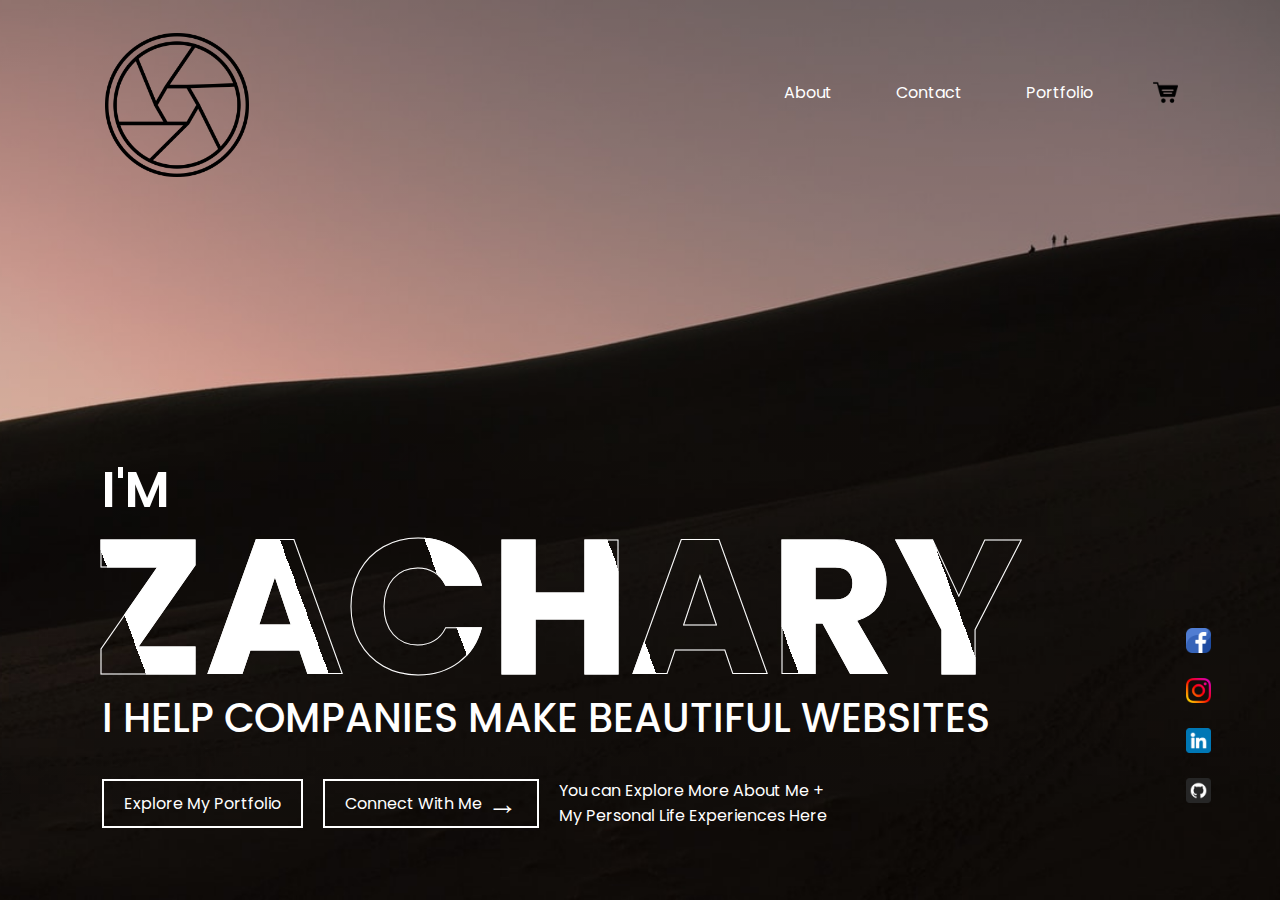
==== client/index.html @ ec075b2e "initial commit" ====
<!DOCTYPE html>
<html lang="en">
<head>
    <link rel="preconnect" href="https://fonts.googleapis.com">
<link rel="preconnect" href="https://fonts.gstatic.com" crossorigin>
<link href="https://fonts.googleapis.com/css2?family=Poppins:wght@100&display=swap" rel="stylesheet">
    <meta charset="UTF-8">
    <meta http-equiv="X-UA-Compatible" content="IE=edge">
    <meta name="viewport" content="width=device-width, initial-scale=1.0">
    <link rel='stylesheet' href="style.css">
    <title>Portfolio</title>
</head>
<body>
    <div class='container'>
        <nav>
            <img src='./images/aperture.png' class='logo'>
            <ul>
                <li><a href="./about.html">About</a></li>
                <li><a href="">Contact</a></li>
                <li><a href="">Portfolio</a></li>
            </ul>
            <img src='./images/cart-icon.png' class='cart-icon'>

        </nav>
        <div class='text-box'>
            <p>I'M</p>
            <h1>ZACHARY</h1>
            <h3>I HELP COMPANIES MAKE BEAUTIFUL WEBSITES</h3>
        <div class='row'>
            <a href="">Explore My Portfolio</a>
            <a href="">Connect With Me <span>&#x2192;</span></a>
            <span>You can Explore More About Me +<br> My Personal Life Experiences Here</span>
        </div>        
</div>

<div class='social-icons'>
    <a href="https://www.facebook.com/" target="_blank"><img src='./images/facebook-icon.png'></a>
    <a href="https://www.instagram.com" target="_blank"><img src='./images/instagram-icon.png'></a>
    <a href="https://www.linkedin.com/in/zacharysterman/" target="_blank"><img src='./images/linkedin-icon.png'></a>
    <a href="https://github.com/Zsterman" target="_blank"><img src='./images/githubicon.png'></a>
</div>
    </div>
</body>
</html>
---- client/style.css ----
*{
    margin:0;
    padding:0;
    box-sizing: border-box;
    font-family: 'Poppins', sans-serif;
}

.container{
    width:100%;
    height:100vh;
    background-image: linear-gradient(rgba(0,0,0,0.3),transparent),url(./images/images.jpeg);
    background-size: cover;
    background-position: center;
    padding: 0 8%;
    position: relative;
}

nav{
    display: flex;
    width:100%;
    align-items: center;
    flex-wrap: wrap;
    padding: 5px 0;
}

.cart-icon{
    width:25px;
    height:25px;
    cursor:pointer;
}

.logo{
    width:150px;
    height:150px;
    cursor: pointer;
    margin-top: 25px;;
}

nav ul{
    flex: 1;
    text-align: right;
    padding-right: 30px;
}

nav ul li{
    display: inline-block;
    list-style: none;
    margin: 10px 30px;
}

nav ul li a{
    color:#fff;
    text-decoration: none;
    position: relative;
}

nav ul li a::after{
    content:'';
    width: 0%;
    height: 3px;
    position:absolute;
    bottom: -5px;
    left: 50%;
    transform: translateX(-50%);
    background: #fff;
    transition: width 0.3s;
}

nav ul li a:hover::after{
    width:50%;
}

.text-box{
    color: #fff;
    position:absolute;
    bottom:8%;
}
.text-box p{
    font-size: 50px;
    font-weight: 600; 
}

.text-box h1{
    font-size: 190px;
    font-weight: 600px;
    line-height: 160px;
    margin-left: -10px;
    color: transparent;
    -webkit-text-stroke: 1px #fff;
    background: url(./images/back.png);
    -webkit-background-clip: text;
    background-position: 0 0;
    animation: back 20s linear infinite;
}

@keyframes back{
    100%{
        background-position: 2000px 0;
    }
}





.text-box h3{
    font-size: 40px;
    font-weight: 500;
}
.text-box .row{
    display: flex;
    align-items: center;
    flex-wrap: wrap;
    margin-top: 30px;
}
.text-box a{
    color:#fff;
    text-decoration: none;
    padding: 10px 20px;
    margin-right: 20px;
    border: 2px solid #fff;
    display:flex;
    align-items: center;
}


.text-box a span{
    font-size: 30px;
    line-height: 15px;
    margin-left: 5px;

}

.social-icons{
    position:absolute;
    right:5%;
    bottom:8%
}

.social-icons img{
    width:25px;
    display: block;
    margin: 25px 5px;
}

.text-box-about-1{
    border:solid;
    border-color: white;
    padding: 20px;
    background-color: black;
}

.text-box-about-1 p{
    color:white;
    display: flex;
    align-items: center;
    letter-spacing: 5px;
}

.text-box-about-2{
    border:solid;
    border-color: white;
    padding: 20px;
    background-color: black;
}

.text-box-about-2 p{
    color:white;
    display: flex;
    align-items: center;
    letter-spacing: 5px;
    background-color: black;
}

.text-box-intro{
    border:solid;
    border-color:white;
    background-color: black;
    
    display:flex;
    align-items: center;
    justify-content: center;

}

.text-box-intro h2{
    display:flex;
    align-items: center;
    padding:20px;
    font-weight: 600;
    color:white;
}
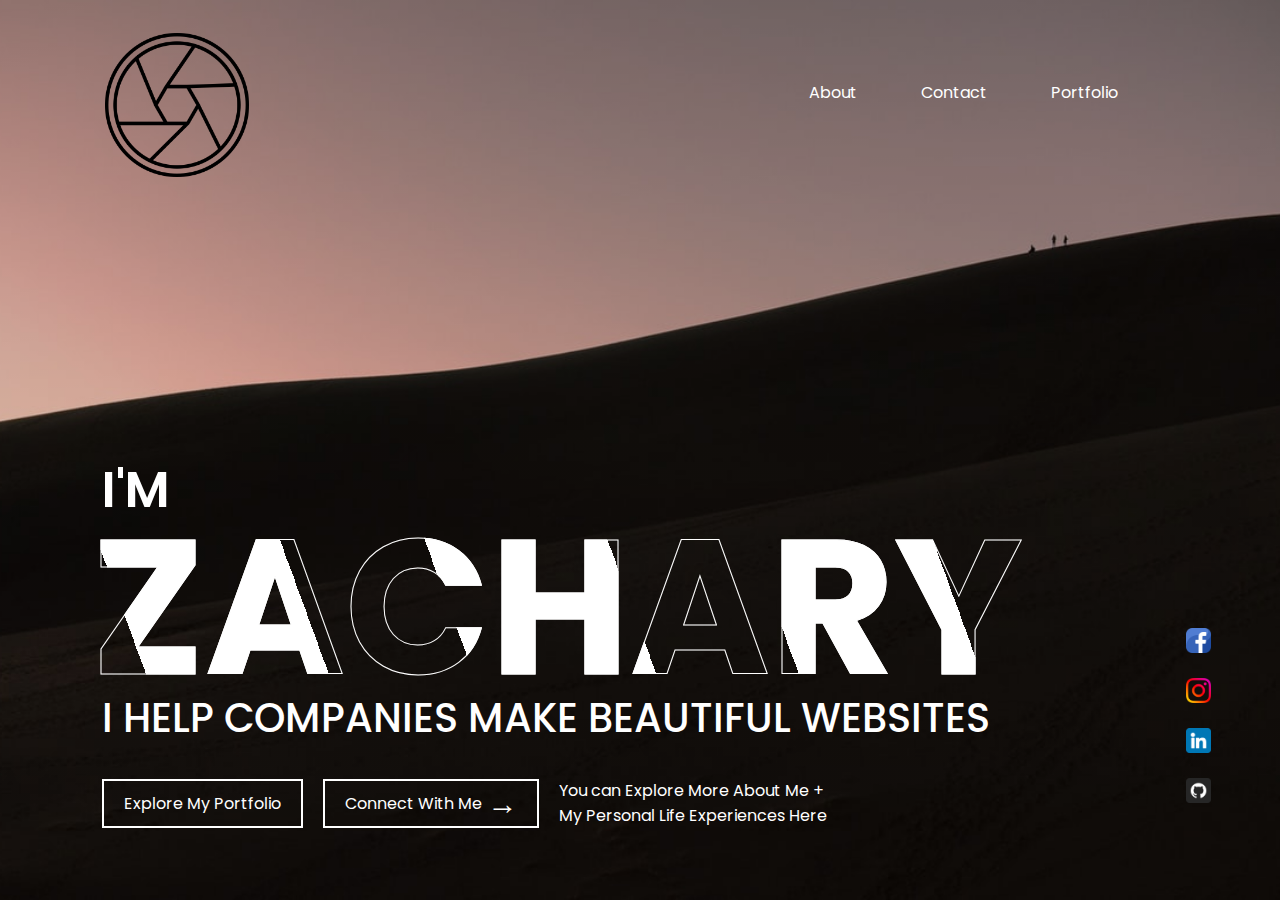
==== commit f6be63d3: "second commit" ====
--- a/client/index.html
+++ b/client/index.html
@@ -19,7 +19,7 @@
                 <li><a href="">Contact</a></li>
                 <li><a href="">Portfolio</a></li>
             </ul>
-            <img src='./images/cart-icon.png' class='cart-icon'>
+            <!-- <img src='./images/cart-icon.png' class='cart-icon'> -->
 
         </nav>
         <div class='text-box'>
--- a/client/style.css
+++ b/client/style.css
@@ -148,13 +148,14 @@
     border-color: white;
     padding: 20px;
     background-color: black;
+    border-width: 1px;
 }
 
 .text-box-about-1 p{
     color:white;
     display: flex;
     align-items: center;
-    letter-spacing: 5px;
+    letter-spacing: 1px;
 }
 
 .text-box-about-2{
@@ -162,13 +163,14 @@
     border-color: white;
     padding: 20px;
     background-color: black;
+    border-width: 1px;
 }
 
 .text-box-about-2 p{
     color:white;
     display: flex;
     align-items: center;
-    letter-spacing: 5px;
+    letter-spacing: 1px;
     background-color: black;
 }
 
@@ -176,6 +178,7 @@
     border:solid;
     border-color:white;
     background-color: black;
+    border-width: 1px;
     
     display:flex;
     align-items: center;
